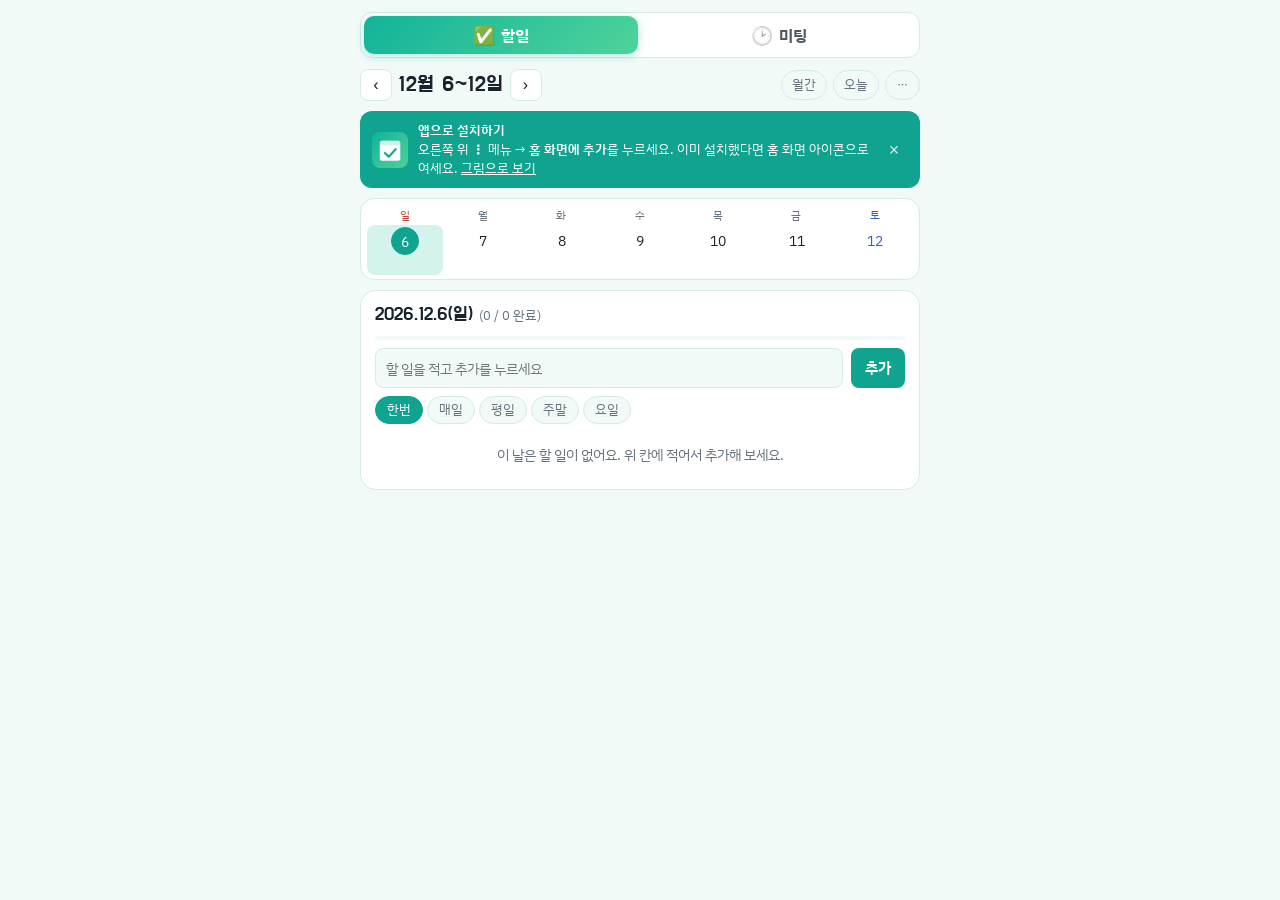
==== index.html @ 486b43fa "기기연결 켜기: Firebase 프로젝트 값 넣기 Co-Authored-By: Claude Opus 5.5 <noreply@anthropic.com> Claude-Session: " ====
<!doctype html>
<html lang="ko"><head>
<meta charset="utf-8">
<meta name="viewport" content="width=device-width,initial-scale=1,viewport-fit=cover">
<meta name="theme-color" content="#10a38f">
<meta name="apple-mobile-web-app-capable" content="yes">
<meta name="mobile-web-app-capable" content="yes">
<meta name="apple-mobile-web-app-title" content="티끌모아">
<link rel="manifest" href="manifest.json">
<link rel="icon" href="icon-192.png">
<link rel="apple-touch-icon" href="icon-192.png">
<style>:root{padding-top:env(safe-area-inset-top,0px);padding-bottom:env(safe-area-inset-bottom,0px)}body{margin:0;font-family:system-ui,sans-serif;font-size:14px}[hidden]{display:none!important}img{max-width:100%}</style>
<title>티끌모아</title>
<link rel="preconnect" href="https://fonts.googleapis.com">
<link rel="stylesheet" href="https://fonts.googleapis.com/css2?family=IBM+Plex+Sans+KR:wght@400;500;600&family=Do+Hyeon&display=swap">
<link rel="stylesheet" href="style.css?v=2026.11.16-1915">
</head><body>
<div class="wrap">
  <nav class="tabs" id="tabs" aria-label="화면 선택">
    <button type="button" data-t="todo" aria-selected="true"><span class="ti" aria-hidden="true">✅</span>할일</button>
    <button type="button" data-t="meet" aria-selected="false"><span class="ti" aria-hidden="true">🕑</span>미팅</button>
  </nav>
  <header>
    <div class="month">
      <button class="navbtn" id="prev" aria-label="이전 달">‹</button>
      <h1 id="monthLabel">2026년 11월</h1>
      <button class="navbtn" id="next" aria-label="다음 달">›</button>
    </div>
    <div class="head-right">
      <button class="today-btn" id="modeBtn">주간</button>
      <button class="today-btn" id="goToday">오늘</button>
      <button class="today-btn" id="more" aria-label="백업 메뉴" aria-expanded="false">⋯</button>
    </div>
  </header>

  <div class="install" id="install" hidden>
    <img src="icon-192.png" alt="">
    <span id="installText"></span>
    <button type="button" class="ib" id="installBtn" hidden></button>
    <button type="button" class="ix" id="installClose" aria-label="닫기">×</button>
  </div>
  <div class="remind" id="remind" hidden>
    <span id="remindText">백업한 지 2주가 지났어요.</span>
    <button type="button" class="go" id="remindGo">지금 백업</button>
    <button type="button" class="later" id="remindLater">나중에</button>
  </div>
  <section class="cal" aria-label="달력">
    <div class="dow"><div>일</div><div>월</div><div>화</div><div>수</div><div>목</div><div>금</div><div>토</div></div>
    <div class="grid" id="grid"></div>
  </section>

  <section class="panel" id="todoPanel">
    <div class="panel-head">
      <div class="panel-left">
        <h2 id="dayLabel">2026.11.10(화)</h2>
        <span class="score" id="score">(0 / 0 완료)</span>
      </div>
      <div class="big-stamp" id="bigStamp" hidden></div>
    </div>
    <div class="bday-line" id="bdayLine" hidden></div>
    <div class="bar"><i id="barFill"></i></div>
    <form id="addForm">
      <div class="row">
        <input id="newTask" type="text" placeholder="할 일을 적고 추가를 누르세요" autocomplete="off" maxlength="200">
        <button class="add" type="submit">추가</button>
      </div>
      <div class="seg" id="seg" role="group" aria-label="반복">
        <button type="button" data-r="once" aria-pressed="true">한번</button>
        <button type="button" data-r="daily" aria-pressed="false">매일</button>
        <button type="button" data-r="weekday" aria-pressed="false">평일</button>
        <button type="button" data-r="weekend" aria-pressed="false">주말</button>
        <button type="button" data-r="custom" aria-pressed="false">요일</button>
      </div>
      <div class="wd" id="wd" hidden></div>
      <div class="hint" id="hint" hidden></div>
    </form>
    <ul id="list"></ul>
  </section>
  <section class="panel" id="meetPanel" hidden>
    <div class="panel-head">
      <div class="panel-left">
        <h2 id="mDayLabel">2026.11.11(수)</h2>
        <span class="score" id="mScore">(미팅 0건)</span>
      </div>
    </div>
    <div class="bday-line" id="mBdayLine" hidden></div>
    <button type="button" class="m-add-toggle" id="mAddToggle">+ 미팅 추가</button>
    <form class="mform" id="mForm" hidden>
      <input id="mTitle" type="text" placeholder="미팅 제목 (예: 주간 업무회의)" maxlength="100" autocomplete="off">
      <div class="mtime"><input id="mFrom" type="time" aria-label="시작 시간"><span>~</span><input id="mTo" type="time" aria-label="끝 시간"></div>
      <input id="mPlace" type="text" placeholder="장소 (예: 3층 회의실)" maxlength="100" autocomplete="off">
      <textarea id="mMemo" rows="2" placeholder="내용 (예: 예산 집행 현황 점검)" maxlength="1000"></textarea>
      <div class="seg" id="mSeg" role="group" aria-label="반복">
        <button type="button" data-r="once" aria-pressed="true">한번</button>
        <button type="button" data-r="daily" aria-pressed="false">매일</button>
        <button type="button" data-r="weekday" aria-pressed="false">평일</button>
        <button type="button" data-r="weekend" aria-pressed="false">주말</button>
        <button type="button" data-r="custom" aria-pressed="false">요일</button>
      </div>
      <div class="wd" id="mWd" hidden></div>
      <div class="hint" id="mHint" hidden></div>
      <div class="mform-btns"><button type="submit" class="add">추가</button><button type="button" class="mcancel" id="mCancel">취소</button></div>
    </form>
    <ul id="mList"></ul>
  </section>
  <p class="note" id="status" hidden>불러오는 중…</p>
  <div class="toast" id="toast" hidden></div>
  <div class="undo" id="undo" hidden><span id="undoText"></span><button type="button" id="undoBtn">되돌리기</button></div>
  <div class="sheet" id="mSheet" hidden><div class="sheet-card" id="mSheetBody" role="dialog" aria-modal="true" aria-label="미팅 상세"></div></div>
  <div class="tools" id="tools" hidden><button type="button" id="bdayOpen" class="bday-btn"><span aria-hidden="true">🎂</span> 생일관리</button><button type="button" id="issueOpen">이슈모음</button><button type="button" id="purgeOpen">할일정리</button><button type="button" id="syncOpen" class="sync-btn">기기연결</button><button type="button" id="backup">백업저장</button><label class="restore">백업복원<input type="file" id="restoreFile" accept="application/json,.json" hidden></label><p class="ver" id="appVer">버전 2026.11.16-1915</p></div>
  <div class="purge" id="purge" hidden>
    <div class="bp-head"><b class="purge-title">할일정리</b><button type="button" class="bp-close" id="purgeClose" aria-label="닫기">×</button></div>
    <label for="purgeDate">이 날짜부터 이후 할 일을 모두 정리해요</label>
    <input type="date" id="purgeDate">
    <p id="purgeInfo"></p>
    <div class="purge-btns">
      <button type="button" class="danger" id="purgeGo">정리</button>
    </div>
  </div>
  <div class="bday-panel sync-panel" id="syncPanel" hidden>
    <div class="bp-head"><b>🔗 기기연결</b><button type="button" class="bp-close" id="syncClose" aria-label="닫기">×</button></div>
    <div id="syncOff">
      <p class="bp-note">폰과 PC처럼 여러 기기에서 같은 내용을 함께 쓸 수 있어요. 내용은 이 기기에서 <b>잠근 뒤</b> 인터넷 저장소에 올라가서, 연결 코드가 있는 기기만 읽을 수 있어요.</p>
      <div class="sy-box">
        <b>처음 시작하는 기기</b>
        <div class="bp-row"><input type="password" id="syncInvite" placeholder="초대 암호" autocomplete="off" aria-label="초대 암호"><button type="button" class="go" id="syncMake">코드 만들기</button></div>
      </div>
      <div class="sy-box">
        <b>이미 연결 코드가 있으면</b>
        <div class="bp-row"><input type="text" id="syncCodeIn" placeholder="XXXX-XXXX-XXXX-XXXX-XXXX" autocomplete="off" autocapitalize="characters" spellcheck="false" aria-label="연결 코드"><button type="button" class="go" id="syncJoin">연결</button></div>
        <p class="bp-note">이 기기에 있던 내용과 합쳐요. 같은 날짜가 겹치면 먼저 연결된 기기 쪽 내용이 남아요.</p>
      </div>
    </div>
    <div id="syncOn" hidden>
      <p class="sy-state" id="syncState"></p>
      <div class="sy-code"><span id="syncCodeTxt"></span></div>
      <div class="bp-row sy-btns"><button type="button" id="syncCopy">코드 복사</button><button type="button" id="syncLink">링크 복사</button><button type="button" id="syncNowBtn">지금 맞추기</button></div>
      <p class="bp-note">다른 기기에서 ⋯ → 기기연결 → 코드를 넣거나, 복사한 링크를 그 기기에서 열면 돼요. <b>코드는 비밀번호처럼 지키고 따로 적어 두세요.</b> 코드를 잃어버리면 인터넷 사본은 아무도 풀 수 없어요(기기 안의 내용은 남아요).</p>
      <div class="bp-row"><button type="button" class="sy-off" id="syncOff2">연결끊기</button></div>
    </div>
  </div>
  <div class="bday-panel" id="issuePanel" hidden>
    <div class="bp-head"><b>📋 이슈모음</b><button type="button" class="bp-close" id="issueClose" aria-label="닫기">×</button></div>
    <p class="bp-note">아직 해결 안 된 이슈만 모아 보여요. 미팅 이름을 누르면 상세 창이 열려요.</p>
    <ul class="bp-list" id="issueList"></ul>
  </div>
  <div class="bday-panel" id="bdayPanel" hidden>
    <div class="bp-head"><b>🎂 생일관리</b><button type="button" class="bp-close" id="bdayClose" aria-label="닫기">×</button></div>
    <ul class="bp-list" id="bdayList"></ul>
    <form class="bp-form" id="bdayForm">
      <input id="bdayName" type="text" placeholder="이름 (예: 엄마)" maxlength="30" autocomplete="off">
      <div class="bp-row">
        <div class="seg" id="bdayCal" role="group" aria-label="양력 음력">
          <button type="button" data-l="0" aria-pressed="true">양력</button>
          <button type="button" data-l="1" aria-pressed="false">음력</button>
        </div>
        <select id="bdayM" aria-label="월"></select>
        <select id="bdayD" aria-label="일"></select>
        <button type="submit" class="add" id="bdaySubmit">추가</button>
        <button type="button" class="bp-cancel" id="bdayCancelEdit" hidden>취소</button>
      </div>
      <p class="bp-note" id="bdayNote">달력에 🎂로 표시돼요. 음력 생일은 해마다 양력 날짜를 계산해서 보여 줘요. 목록을 누르면 고칠 수 있어요.</p>
    </form>
  </div>
</div>

<script src="lunar.js"></script>
<script src="app.js?v=2026.11.16-1915"></script>
<script src="sync.js?v=2026.11.16-1915"></script>

</body></html>
---- style.css ----
/* 티끌모아 화면 스타일 (index.html에서 분리) */
/* Layout: 한 장짜리 앱 — 위에 월 달력(날짜마다 완료/전체), 아래에 선택한 날의 체크리스트(반복 + 일회성) */
:root{
  --bg:#f2faf8; --surface:#ffffff; --line:#d5ebe6; --fg:#18232c; --muted:#66727d;
  --accent:#10a38f; --accent-soft:#d3f3ec; --done:#22b07a; --warn:#c98a1b; --sun:#c4473a; --sat:#2f63b8;
  --rep:#7a5cd6; --rep-soft:#efe9fd; --stamp:#d43d3d; --imp:#e8473a; --imp-soft:#fdecea; --bday:#c2417f; --bday-soft:#fcebf3; --meet:#2f8cf0; --meet-soft:#e1efff;
  --display:"Do Hyeon","IBM Plex Sans KR",system-ui,sans-serif;
  --body:"IBM Plex Sans KR",system-ui,-apple-system,"Apple SD Gothic Neo","Malgun Gothic",sans-serif;
}
@media (prefers-color-scheme:dark){:root:not([data-theme="light"]){
  --bg:#11181d; --surface:#1a232a; --line:#2b3740; --fg:#e6edf1; --muted:#93a1ab;
  --accent:#3ccfb8; --accent-soft:#173f39; --done:#3fcf8e; --warn:#e0a640; --sun:#ef7a6c; --sat:#7ea6ec;
  --rep:#b4a3f0; --rep-soft:#2c2745; --stamp:#ff7070; --imp:#ff6b5e; --imp-soft:#3a2522; --bday:#f08bbd; --bday-soft:#3a2230; --meet:#6cb4ff; --meet-soft:#1b3150; color-scheme:dark}}
:root[data-theme="dark"]{
  --bg:#11181d; --surface:#1a232a; --line:#2b3740; --fg:#e6edf1; --muted:#93a1ab;
  --accent:#3ccfb8; --accent-soft:#173f39; --done:#3fcf8e; --warn:#e0a640; --sun:#ef7a6c; --sat:#7ea6ec;
  --rep:#b4a3f0; --rep-soft:#2c2745; --stamp:#ff7070; --imp:#ff6b5e; --imp-soft:#3a2522; --bday:#f08bbd; --bday-soft:#3a2230; --meet:#6cb4ff; --meet-soft:#1b3150; color-scheme:dark}
body{background:var(--bg);color:var(--fg);font-family:var(--body);font-size:15px;line-height:1.5}
.wrap{max-width:560px;margin:0 auto;padding-block:12px 32px;padding-left:max(16px,env(safe-area-inset-left,0px));padding-right:max(16px,env(safe-area-inset-right,0px));display:flex;flex-direction:column;gap:10px}
header{display:flex;align-items:center;justify-content:space-between;gap:8px}
h1{font-family:var(--display);font-weight:400;font-size:22px;white-space:nowrap;margin:0;letter-spacing:.5px}
.navbtn{background:var(--surface);border:1px solid var(--line);color:var(--fg);width:32px;height:32px;border-radius:8px;font-size:16px;cursor:pointer}
button:focus-visible,input:focus-visible{outline:2px solid var(--accent);outline-offset:2px}
.month{display:flex;align-items:center;gap:6px;min-width:0}
.today-btn{background:none;border:1px solid var(--line);color:var(--muted);border-radius:999px;padding:4px 10px;white-space:nowrap;flex:none;font:inherit;font-size:13px;cursor:pointer}
.cal{background:var(--surface);border:1px solid var(--line);border-radius:14px;padding:6px 6px 4px}
.dow,.grid{display:grid;grid-template-columns:repeat(7,1fr);gap:1px 2px}
.dow div{text-align:center;font-size:11px;color:var(--muted);padding:2px 0;letter-spacing:.05em}
.dow div:first-child{color:var(--sun)} .dow div:last-child{color:var(--sat)}
.day{height:50px;max-width:100%;border:none;background:none;border-radius:8px;display:flex;flex-direction:column;align-items:center;justify-content:flex-start;gap:1px;padding:2px 0;cursor:pointer;color:var(--fg);font:inherit;min-width:0}
.day:hover{background:var(--bg)}
.day .n{font-size:14px;font-variant-numeric:tabular-nums;width:26px;height:26px;display:grid;place-items:center;border-radius:50%}
.day.sun .n{color:var(--sun)} .day.sat .n{color:var(--sat)} .day.hol .n{color:var(--sun)}
.hol-name{font-family:var(--body);font-size:13px;color:var(--sun);margin-left:6px}
.day.today .n{border:1.5px solid var(--accent)}
.day.sel{background:var(--accent-soft)}
.day.sel .n{background:var(--accent);color:#fff;border-color:var(--accent)}
.day{position:relative}
.cal{touch-action:pan-y}
.grid.slide-l{animation:slideL .22s ease-out}
.grid.slide-r{animation:slideR .22s ease-out}
@keyframes slideL{from{transform:translateX(24px);opacity:.3}to{transform:none;opacity:1}}
@keyframes slideR{from{transform:translateX(-24px);opacity:.3}to{transform:none;opacity:1}}
.stamp{position:absolute;right:-1px;bottom:-1px;width:30px;height:30px;transform:rotate(-14deg);color:var(--stamp);opacity:.92;pointer-events:none}
.stamp svg{width:100%;height:100%;display:block}
.day.stamped .n{opacity:.85}
.big-stamp{position:absolute;right:-2px;top:-4px;width:56px;height:56px;color:var(--stamp);transform:rotate(-12deg);pointer-events:none}
.big-stamp svg{width:100%;height:100%;display:block}
.big-stamp.pop{animation:pop .45s cubic-bezier(.2,1.6,.4,1)}
@keyframes pop{0%{transform:rotate(-30deg) scale(1.8);opacity:0}100%{transform:rotate(-12deg) scale(1);opacity:1}}
.panel-head{position:relative}
.panel-left{display:flex;flex-direction:row;align-items:baseline;flex-wrap:wrap;gap:6px;min-width:0;padding-right:56px}
.day.empty{visibility:hidden}
.cnt{font-size:11px;font-variant-numeric:tabular-nums;color:var(--muted);line-height:1;padding:2px 4px;border-radius:6px}
.cnt.part{color:var(--warn)}
.cnt.full{color:#fff;background:var(--done)}
.cnt.future{opacity:.55}
.panel{background:var(--surface);border:1px solid var(--line);border-radius:16px;padding:12px 14px 12px;display:flex;flex-direction:column;gap:8px}
.panel-head{display:flex;align-items:baseline;justify-content:space-between;gap:8px}
h2{font-family:var(--display);font-weight:400;font-size:19px;margin:0;line-height:1.3}
.score{font-size:13px;color:var(--muted);font-variant-numeric:tabular-nums}
.bar{height:4px;background:var(--bg);border-radius:999px;overflow:hidden}
.bar i{display:block;height:100%;background:var(--done);width:0;transition:width .25s}
form{display:flex;flex-direction:column;gap:8px}
.row{display:flex;gap:8px}
#newTask{flex:1;min-width:0;border:1px solid var(--line);background:var(--bg);color:var(--fg);border-radius:8px;padding:8px 10px;font:inherit;font-size:14px;line-height:1.6;box-sizing:border-box;height:40px}
.add{background:var(--accent);color:#fff;border:none;border-radius:8px;padding:0 14px;font-size:14px;font:inherit;font-weight:600;cursor:pointer}
.seg{display:flex;gap:4px;flex-wrap:wrap}
.seg button,.wd button{border:1px solid var(--line);background:var(--bg);color:var(--muted);border-radius:999px;padding:3px 11px;font:inherit;font-size:13px;cursor:pointer}
.seg button[aria-pressed="true"]{background:var(--rep);border-color:var(--rep);color:#fff}
.seg button[data-r="once"][aria-pressed="true"]{background:var(--accent);border-color:var(--accent)}
.wd{display:flex;gap:4px;flex-wrap:wrap}
.wd button{width:34px;padding:3px 0;text-align:center}
.wd button[aria-pressed="true"]{background:var(--rep-soft);border-color:var(--rep);color:var(--rep);font-weight:600}
.hint{font-size:12px;color:var(--muted)}
ul{list-style:none;margin:0;padding:0;display:flex;flex-direction:column}
li{display:flex;align-items:center;gap:10px;padding:6px 2px;min-height:40px;box-sizing:border-box;border-top:1px solid var(--line);flex-wrap:wrap}
li:first-child{border-top:none}
li label{flex:1;min-width:0;display:flex;align-items:center;gap:10px;cursor:pointer;overflow-wrap:anywhere}
li label.cbwrap{flex:none;padding:8px;margin:-8px -4px -8px -8px}
li .tbtn{flex:1;min-width:0;cursor:pointer;overflow-wrap:anywhere;padding:4px 0;-webkit-tap-highlight-color:transparent}
li .tbtn[aria-expanded="true"]{color:var(--accent)}
li input[type=checkbox]{width:19px;height:19px;margin:0;accent-color:var(--done);flex:none}
li.done .t{color:var(--muted);text-decoration:line-through}
li.imp{background:var(--imp-soft);border-radius:8px;margin:1px 0}
li.imp .t{font-weight:600}
li.imp.done .t{font-weight:400}
.grip{flex:none;width:22px;height:28px;display:grid;place-items:center;color:var(--muted);opacity:.55;cursor:grab;touch-action:none;user-select:none;-webkit-user-select:none;font-size:15px;letter-spacing:-1px}
.star{background:none;border:none;color:var(--muted);opacity:.45;font-size:18px;line-height:1;cursor:pointer;width:28px;height:28px;border-radius:7px;flex:none;padding:0}
.star[aria-pressed="true"]{color:var(--imp);opacity:1}
li.dragging{position:relative;z-index:5;background:var(--surface);box-shadow:0 6px 18px rgba(0,0,0,.18);border-radius:8px;transition:none}
li.shift{transition:transform .15s}
.impdot{position:absolute;top:4px;right:6px;width:6px;height:6px;border-radius:50%;background:var(--imp)}
.tag{flex:none;font-size:11px;font-weight:500;color:var(--rep);background:var(--rep-soft);border-radius:6px;padding:0 6px;white-space:nowrap}
.impmark{color:var(--imp);margin-right:4px}
.del.fold{display:grid;place-items:center;background:var(--bg);color:var(--muted)}
.ask .star-btn{color:var(--imp);border-color:var(--imp)}
.del.armed{background:var(--imp-soft);color:var(--imp);font-weight:700}
.ask-hint{font-size:12px;color:var(--muted)}
.del{background:none;border:none;color:var(--muted);font-size:17px;line-height:1;cursor:pointer;width:28px;height:28px;border-radius:7px;flex:none}
.del:hover{background:var(--bg);color:var(--sun)}
.ask{flex-basis:100%;display:flex;gap:6px;flex-wrap:wrap;align-items:center;padding-left:30px;font-size:13px;color:var(--muted)}
.ask button{border:1px solid var(--line);background:var(--bg);color:var(--fg);border-radius:8px;padding:4px 10px;font:inherit;font-size:13px;cursor:pointer}
.ask button.danger{color:var(--sun);border-color:var(--sun)}
.empty-msg{color:var(--muted);font-size:14px;text-align:center;padding:12px 0;justify-content:center}
.note{font-size:12px;color:var(--muted);text-align:center}
.tools{display:flex;gap:8px;justify-content:center;flex-wrap:wrap}
.tools .ver{flex-basis:100%;margin:2px 0 0;text-align:center;font-size:11px;color:var(--muted)}
.cake{position:absolute;top:2px;left:3px;font-size:10px;line-height:1}
.bday-line{display:flex;flex-direction:column;gap:2px;background:var(--bday-soft);border-radius:8px;padding:6px 10px;font-size:14px;font-weight:600;color:var(--bday)}
.bday-line small{font-weight:400;color:var(--muted);font-size:12px}
.tools .bday-btn{background:var(--bday-soft);border-color:var(--bday);color:var(--bday);font-weight:600}
.tools .bday-btn span{display:inline-block;transform-origin:50% 90%}
.tools .bday-btn:hover span{animation:wiggle .5s ease-in-out}
@keyframes wiggle{0%,100%{transform:rotate(0)}25%{transform:rotate(-12deg)}75%{transform:rotate(12deg)}}
.bday-panel{background:var(--surface);border:1px solid var(--line);border-radius:14px;padding:14px;display:flex;flex-direction:column;gap:10px;font-size:14px}
.bp-head{display:flex;justify-content:space-between;align-items:center}
.bp-head b{color:var(--bday)}
.bp-close{background:none;border:none;color:var(--muted);font-size:20px;cursor:pointer;width:32px;height:32px}
.bp-list{list-style:none;margin:0;padding:0;display:flex;flex-direction:column}
.bp-list li{display:flex;align-items:center;gap:8px;padding:6px 2px;border-top:1px solid var(--line);min-height:40px;box-sizing:border-box}
.bp-list li:first-child{border-top:none}
.bp-list .nm{flex:1;min-width:0;overflow-wrap:anywhere;background:none;border:none;color:var(--fg);font:inherit;text-align:left;padding:4px 0;cursor:pointer}
.bp-list li.editing{background:var(--bday-soft);border-radius:8px}
.bp-cancel{height:40px;border:1px solid var(--line);background:var(--bg);color:var(--fg);border-radius:8px;padding:0 12px;font:inherit;cursor:pointer}
.bp-list .nx{color:var(--muted);font-size:12px;white-space:nowrap}
.bp-list .empty{color:var(--muted);justify-content:center;border:none}
.bp-form{display:flex;flex-direction:column;gap:8px}
.bp-form input,.bp-form select{border:1px solid var(--line);background:var(--bg);color:var(--fg);border-radius:8px;padding:0 10px;font:inherit;font-size:14px;height:40px;box-sizing:border-box}
.bp-row{display:flex;gap:6px;align-items:center;flex-wrap:wrap}
.bp-row select{flex:1;min-width:64px}
.bp-row .add{height:40px}
.bp-note{margin:0;color:var(--muted);font-size:12px}
.purge{background:var(--surface);border:1px solid var(--line);border-radius:14px;padding:14px;display:flex;flex-direction:column;gap:8px;font-size:14px}
.purge label{font-weight:400}
.bp-head .purge-title{color:var(--fg)}
.purge input{border:1px solid var(--line);background:var(--bg);color:var(--fg);border-radius:8px;padding:8px 10px;font:inherit;height:40px;box-sizing:border-box}
.purge p{margin:0;color:var(--muted);font-size:13px;line-height:1.5}
.purge-btns{display:flex;gap:8px}
.purge-btns button{border:1px solid var(--line);background:var(--bg);color:var(--fg);border-radius:8px;padding:8px 16px;font:inherit;cursor:pointer}
.purge-btns .danger{background:var(--imp);border-color:var(--imp);color:#fff;font-weight:600}
.purge-btns .danger:disabled{opacity:.4;cursor:default}
.head-right{display:flex;gap:6px;align-items:center}
.install{display:flex;align-items:center;gap:10px;background:var(--accent);color:#fff;border-radius:12px;padding:10px 12px;font-size:13px;line-height:1.45}
.install img{width:36px;height:36px;border-radius:8px;flex:none}
.install span{flex:1;min-width:0}
.install b{font-weight:600}
.install .ib{background:#fff;color:var(--accent);border:none;border-radius:8px;padding:7px 12px;font:inherit;font-size:13px;font-weight:600;cursor:pointer;flex:none}
.install .ix{background:none;border:none;color:#fff;opacity:.8;font-size:18px;line-height:1;cursor:pointer;width:28px;height:28px;flex:none}
.remind{display:flex;align-items:center;gap:8px;flex-wrap:wrap;background:var(--accent-soft);color:var(--fg);border-radius:12px;padding:8px 12px;font-size:13px}
.remind span{flex:1;min-width:0}
.remind button{border:none;border-radius:8px;padding:5px 10px;font:inherit;font-size:13px;cursor:pointer}
.remind .go{background:var(--accent);color:#fff;font-weight:600}
.remind .later{background:none;color:var(--muted)}
.undo{position:fixed;left:50%;transform:translateX(-50%);bottom:calc(20px + env(safe-area-inset-bottom,0px));background:var(--fg);color:var(--bg);padding:6px 6px 6px 16px;border-radius:999px;font-size:13px;width:max-content;max-width:calc(100% - 32px);display:flex;align-items:center;gap:10px;z-index:41;box-shadow:0 6px 20px rgba(0,0,0,.2)}
.undo span{min-width:0;overflow:hidden;text-overflow:ellipsis;white-space:nowrap}
.undo button{flex:none;background:var(--accent);color:#fff;border:none;border-radius:999px;padding:7px 14px;font:inherit;font-size:13px;font-weight:600;cursor:pointer}
.toast{position:fixed;left:50%;transform:translateX(-50%);bottom:calc(20px + env(safe-area-inset-bottom,0px));background:var(--fg);color:var(--bg);padding:8px 14px;border-radius:999px;font-size:13px;max-width:calc(100% - 32px);text-align:center;z-index:40}
.tools button,.restore{border:1px solid var(--line);background:var(--surface);color:var(--muted);border-radius:999px;padding:6px 14px;font:inherit;font-size:13px;cursor:pointer}
.tabs{display:flex;gap:4px;background:var(--surface);border:1px solid var(--line);border-radius:12px;padding:3px}
.tabs button{flex:1;display:flex;align-items:center;justify-content:center;gap:6px;border:none;background:none;color:var(--fg);opacity:.75;font:inherit;font-weight:700;font-size:16px;line-height:1.4;padding:8px 0;border-radius:10px;cursor:pointer}
.tabs button .ti{font-size:18px;line-height:1;filter:grayscale(1);opacity:.8}
.tabs button[aria-selected="true"]{opacity:1;background:linear-gradient(135deg,#12b39b,#4fd39a);color:#fff;box-shadow:0 2px 8px rgba(18,179,155,.35)}
.tabs button[data-t="meet"][aria-selected="true"]{background:linear-gradient(135deg,#2f8cf0,#5cc1ff);color:#fff;box-shadow:0 2px 8px rgba(47,140,240,.35)}
.tabs button[aria-selected="true"] .ti{filter:none;opacity:1}
.mcnt{font-size:11px;font-weight:600;color:var(--meet);background:var(--meet-soft);border-radius:6px;padding:2px 5px;line-height:1;font-variant-numeric:tabular-nums}
.m-add-toggle{height:40px;border:1px dashed var(--meet);background:none;color:var(--meet);border-radius:10px;font:inherit;font-weight:600;cursor:pointer}
.mform input,.mform textarea,.sheet-card input[type=text],.sheet-card input[type=time],.sheet-card input[type=date],.sheet-card textarea{border:1px solid var(--line);background:var(--bg);color:var(--fg);border-radius:8px;padding:8px 10px;font:inherit;font-size:14px;box-sizing:border-box;width:100%;min-width:0}
.mform input,.sheet-card input[type=text],.sheet-card input[type=time],.sheet-card input[type=date]{height:40px}
.mform textarea,.sheet-card textarea{resize:vertical;line-height:1.5}
.mtime{display:flex;align-items:center;gap:6px}
.mdate{display:flex;align-items:center;gap:6px}
.mdate input{flex:1;min-width:0}
.mdate .go{flex:none;height:36px;border:1px solid var(--meet);background:var(--meet);color:#fff;border-radius:8px;padding:0 14px;font:inherit;font-size:13px;font-weight:600;cursor:pointer}
.mdate .go:disabled{background:var(--bg);color:var(--muted);border-color:var(--line);font-weight:400;cursor:default}
.mtime input{flex:1}
.mform .seg button[aria-pressed="true"],.mform .seg button[data-r="once"][aria-pressed="true"]{background:var(--meet);border-color:var(--meet);color:#fff}
.mform .wd button[aria-pressed="true"]{background:var(--meet-soft);border-color:var(--meet);color:var(--meet)}
.mform-btns{display:flex;gap:8px}
.mform-btns .add{background:var(--meet);height:40px;padding:0 18px}
.edit-row{flex:1;min-width:0;display:flex;flex-direction:row;gap:6px;align-items:center}
.edit-row input{flex:1;min-width:0;height:40px;box-sizing:border-box;border:1px solid var(--accent);background:var(--bg);color:var(--fg);border-radius:8px;padding:0 10px;font:inherit;font-size:14px}
.edit-row .add{height:40px;padding:0 14px}
.edit-hint{flex-basis:100%;padding-left:32px;font-size:12px;color:var(--muted)}
.mcancel{height:40px;border:1px solid var(--line);background:var(--bg);color:var(--fg);border-radius:8px;padding:0 14px;font:inherit;cursor:pointer}
li.mcard{padding:8px 2px;align-items:flex-start}
.mopen{flex:1;min-width:0;display:flex;gap:10px;background:none;border:none;text-align:left;font:inherit;color:var(--fg);cursor:pointer;padding:2px 0}
.mtimecol{flex:none;width:48px;display:flex;flex-direction:column;font-variant-numeric:tabular-nums;color:var(--meet);font-weight:600;font-size:14px;line-height:1.3}
.mtimecol small{font-weight:400;font-size:12px;color:var(--muted)}
.mbody{min-width:0;display:flex;flex-direction:column;gap:2px}
.mtitle{font-weight:600;overflow-wrap:anywhere}
.msub{font-size:12px;color:var(--muted);overflow-wrap:anywhere}
.iss-left{color:var(--imp)}
.iss-done{color:var(--done)}
.sheet{position:fixed;inset:0;z-index:30;background:rgba(0,0,0,.42);display:flex;align-items:flex-end;justify-content:center}
.sheet-card{background:var(--surface);color:var(--fg);width:100%;max-width:560px;max-height:calc(100% - 32px - env(safe-area-inset-top,0px));overflow:auto;border-radius:18px 18px 0 0;padding:16px max(16px,env(safe-area-inset-right,0px)) calc(20px + env(safe-area-inset-bottom,0px)) max(16px,env(safe-area-inset-left,0px));box-sizing:border-box;display:flex;flex-direction:column;gap:10px;font-size:14px}
.sheet-card .bp-head b,#issuePanel .bp-head b{color:var(--fg)}
.sf{display:flex;flex-direction:column;gap:4px;font-size:12px;color:var(--muted)}
.sheet-card textarea.memo-ta{height:65px;min-height:0}
.sheet-end{align-self:flex-start;border:1px solid var(--imp);color:var(--imp);background:none;border-radius:8px;padding:6px 12px;font:inherit;font-size:13px;cursor:pointer}
.sec-title{font-weight:600;color:var(--meet);border-top:1px solid var(--line);padding-top:12px;margin-top:4px}
.sub-title{font-size:12px;color:var(--muted)}
.ilist li.idone .t{text-decoration:line-through;color:var(--muted)}
.ilist .t,.ig-item .t{flex:1;min-width:0;overflow-wrap:anywhere}
.isent{font-size:11px;color:var(--meet);white-space:nowrap}
.ibtn{flex:none;border:1px solid var(--meet);color:var(--meet);background:none;border-radius:7px;padding:3px 8px;font:inherit;font-size:12px;cursor:pointer}
.sendrow{flex-basis:100%;display:flex;gap:6px;align-items:center;padding-left:29px}
.sendrow input{flex:1}
.sendrow button{flex:none;height:36px;border:1px solid var(--line);background:var(--bg);color:var(--fg);border-radius:8px;padding:0 12px;font:inherit;font-size:13px;cursor:pointer}
.sendrow .go{background:var(--meet);border-color:var(--meet);color:#fff;font-weight:600}
.mvrow{padding-left:30px;margin-top:6px}
.mvrow input{height:36px;border:1px solid var(--line);border-radius:8px;padding:0 8px;font:inherit;font-size:14px;background:var(--surface);color:var(--fg);min-width:0}
.mvrow .go{background:var(--accent);border-color:var(--accent)}
.ask button[aria-pressed="true"]{background:var(--accent-soft);border-color:var(--accent);color:var(--accent);font-weight:600}
.iadd{display:flex;flex-direction:row;gap:8px}
.iadd input{flex:1}
.iadd .add{background:var(--meet);height:40px}
#issueList li.ig-head{min-height:auto;padding-top:10px}
#issueList li.ig-head:first-child{padding-top:0}
.ig-head button{background:none;border:none;color:var(--meet);font:inherit;font-weight:600;padding:2px 0;cursor:pointer;text-align:left}
#issueList li.ig-item{border-top:none;padding-left:4px}
@media (prefers-reduced-motion:reduce){.tools .bday-btn:hover span{animation:none}.grid.slide-l,.grid.slide-r{animation:none}.bar i{transition:none}.big-stamp.pop{animation:none}}
/* 기기연결 */
.tools .sync-btn.on{border-color:var(--accent);color:var(--accent);font-weight:600}
.sync-panel .bp-head b{color:var(--accent)}
.sync-panel #syncOff,.sync-panel #syncOn{display:flex;flex-direction:column;gap:10px}
.sync-panel [hidden]{display:none!important}
.sy-box{display:flex;flex-direction:column;gap:6px;border:1px solid var(--line);border-radius:10px;padding:10px}
.sync-panel input{flex:1;min-width:0;border:1px solid var(--line);background:var(--bg);color:var(--fg);border-radius:8px;padding:0 10px;font:inherit;font-size:14px;height:40px;box-sizing:border-box}
#syncCodeIn{font-family:ui-monospace,Menlo,monospace;letter-spacing:.5px}
.sync-panel button{height:40px;border:1px solid var(--line);background:var(--bg);color:var(--fg);border-radius:8px;padding:0 12px;font:inherit;font-size:13px;cursor:pointer}
.sync-panel button.go{background:var(--accent);border-color:var(--accent);color:#fff;font-weight:600}
.sync-panel button:disabled{opacity:.5;cursor:default}
.sync-panel .bp-close{border:none;background:none;height:32px;padding:0}
.sy-state{margin:0;font-weight:600;color:var(--accent)}
.sy-state.bad{color:var(--warn)}
.sy-code{background:var(--accent-soft);border-radius:10px;padding:12px;text-align:center;font-family:ui-monospace,Menlo,monospace;font-size:17px;font-weight:600;letter-spacing:1px;color:var(--fg);user-select:all;overflow-wrap:anywhere}
.sy-btns button{flex:1}
.sync-panel .sy-off{color:var(--imp);border-color:var(--imp-soft)}
.sync-panel .sy-off.armed{background:var(--imp);color:#fff;border-color:var(--imp)}
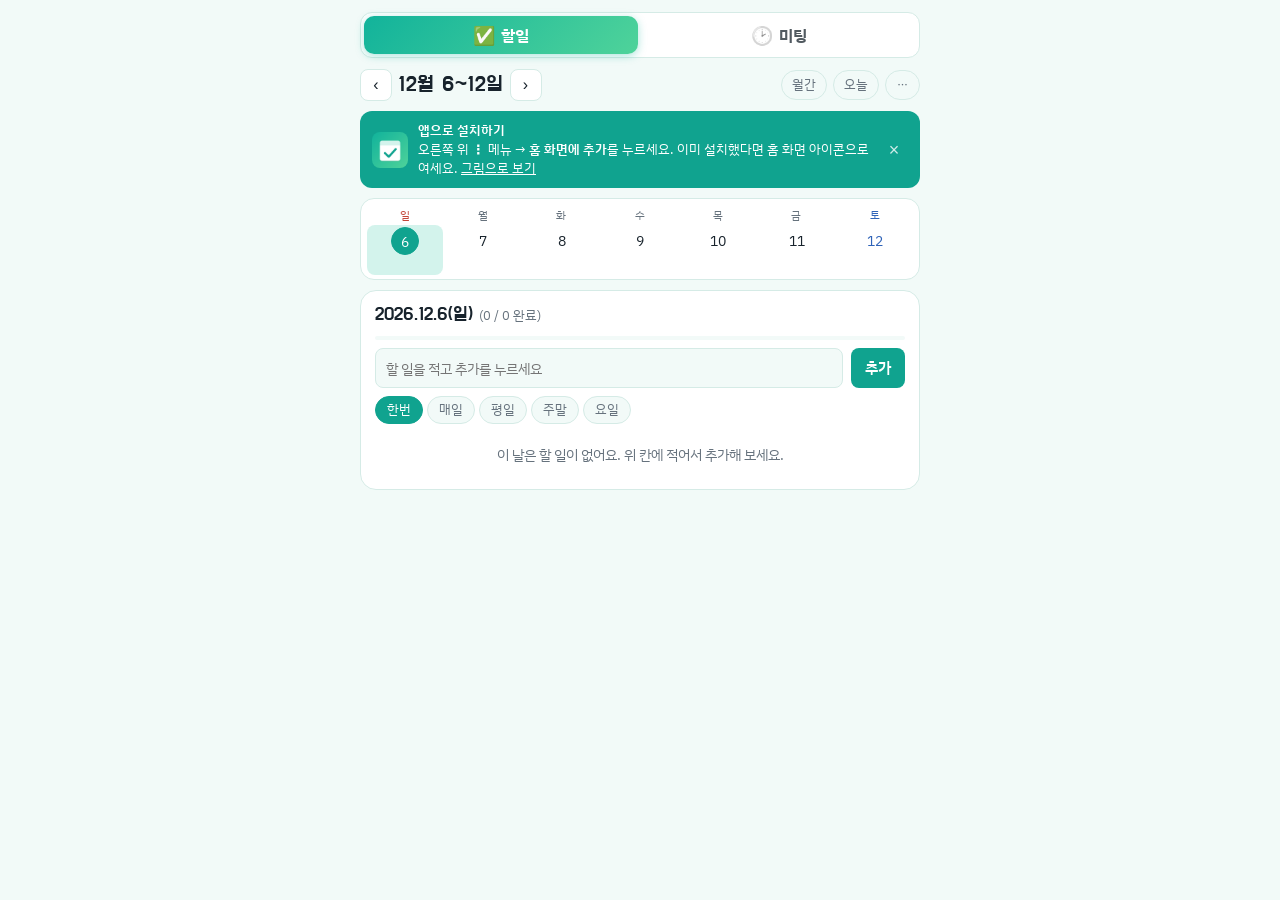
==== commit 2e051da4: "탭·날짜·달 이동을 누르면 ⋯ 메뉴와 생일관리·이슈모음·할일정리·기기연결 창 닫기 Co-Authored-By: Claude Opus 5.5 <noreply@anthropic.com" ====
--- a/index.html
+++ b/index.html
@@ -13,7 +13,7 @@
 <title>티끌모아</title>
 <link rel="preconnect" href="https://fonts.googleapis.com">
 <link rel="stylesheet" href="https://fonts.googleapis.com/css2?family=IBM+Plex+Sans+KR:wght@400;500;600&family=Do+Hyeon&display=swap">
-<link rel="stylesheet" href="style.css?v=2026.11.16-1915">
+<link rel="stylesheet" href="style.css?v=2026.11.16-2005">
 </head><body>
 <div class="wrap">
   <nav class="tabs" id="tabs" aria-label="화면 선택">
@@ -107,7 +107,7 @@
   <div class="toast" id="toast" hidden></div>
   <div class="undo" id="undo" hidden><span id="undoText"></span><button type="button" id="undoBtn">되돌리기</button></div>
   <div class="sheet" id="mSheet" hidden><div class="sheet-card" id="mSheetBody" role="dialog" aria-modal="true" aria-label="미팅 상세"></div></div>
-  <div class="tools" id="tools" hidden><button type="button" id="bdayOpen" class="bday-btn"><span aria-hidden="true">🎂</span> 생일관리</button><button type="button" id="issueOpen">이슈모음</button><button type="button" id="purgeOpen">할일정리</button><button type="button" id="syncOpen" class="sync-btn">기기연결</button><button type="button" id="backup">백업저장</button><label class="restore">백업복원<input type="file" id="restoreFile" accept="application/json,.json" hidden></label><p class="ver" id="appVer">버전 2026.11.16-1915</p></div>
+  <div class="tools" id="tools" hidden><button type="button" id="bdayOpen" class="bday-btn"><span aria-hidden="true">🎂</span> 생일관리</button><button type="button" id="issueOpen">이슈모음</button><button type="button" id="purgeOpen">할일정리</button><button type="button" id="syncOpen" class="sync-btn">기기연결</button><button type="button" id="backup">백업저장</button><label class="restore">백업복원<input type="file" id="restoreFile" accept="application/json,.json" hidden></label><p class="ver" id="appVer">버전 2026.11.16-2005</p></div>
   <div class="purge" id="purge" hidden>
     <div class="bp-head"><b class="purge-title">할일정리</b><button type="button" class="bp-close" id="purgeClose" aria-label="닫기">×</button></div>
     <label for="purgeDate">이 날짜부터 이후 할 일을 모두 정리해요</label>
@@ -165,7 +165,7 @@
 </div>
 
 <script src="lunar.js"></script>
-<script src="app.js?v=2026.11.16-1915"></script>
-<script src="sync.js?v=2026.11.16-1915"></script>
+<script src="app.js?v=2026.11.16-2005"></script>
+<script src="sync.js?v=2026.11.16-2005"></script>
 
 </body></html>
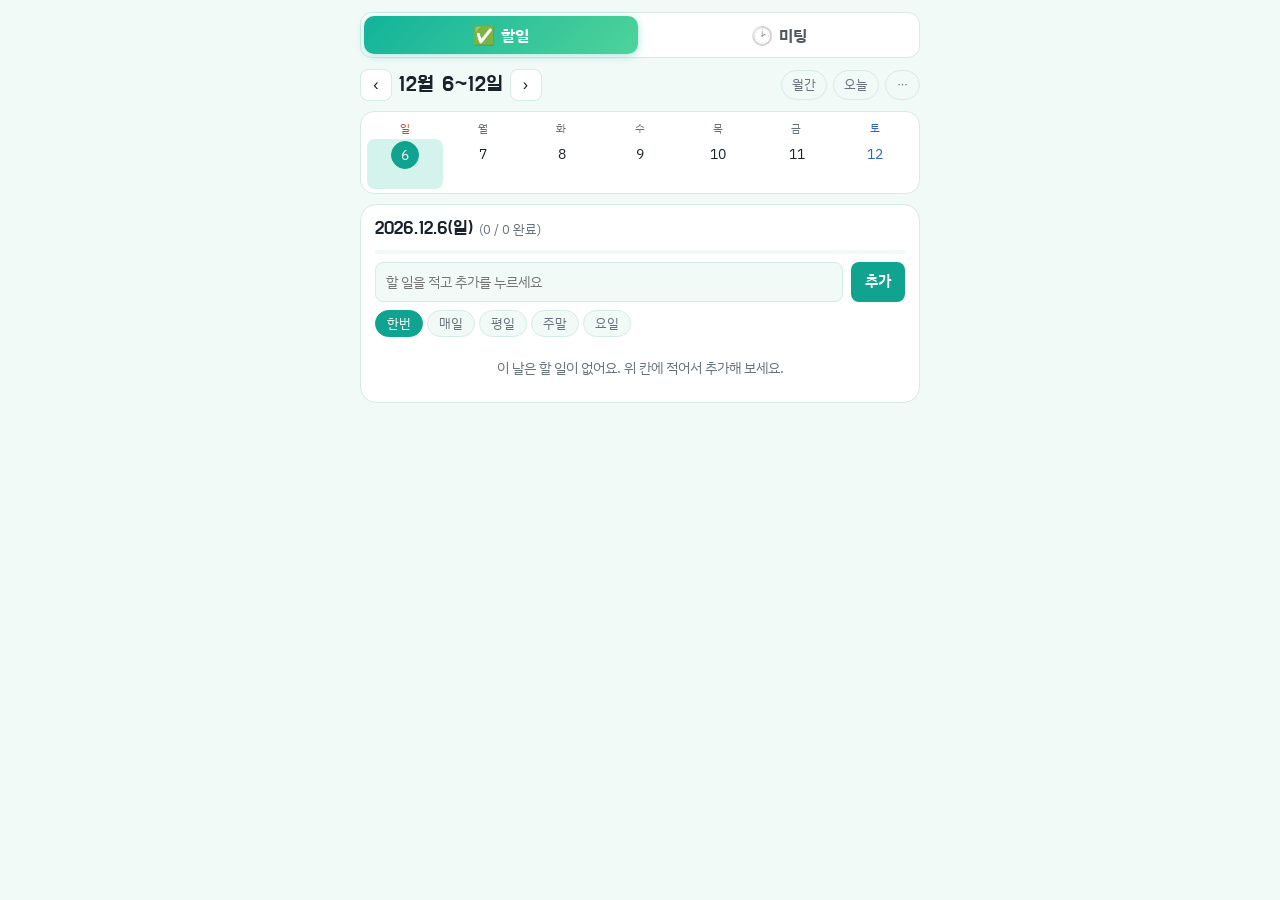
==== commit 69aace68: "일주일(일~토) 모두 끝내면 토요일에 왕관 금도장 '수고했어요' (빈 날은 끝낸 날로) Co-Authored-By: Claude Opus 5.5 <noreply@anthropic." ====
--- a/index.html
+++ b/index.html
@@ -13,7 +13,7 @@
 <title>티끌모아</title>
 <link rel="preconnect" href="https://fonts.googleapis.com">
 <link rel="stylesheet" href="https://fonts.googleapis.com/css2?family=IBM+Plex+Sans+KR:wght@400;500;600&family=Do+Hyeon&display=swap">
-<link rel="stylesheet" href="style.css?v=2026.11.16-2005">
+<link rel="stylesheet" href="style.css?v=2026.11.20-2100">
 </head><body>
 <div class="wrap">
   <nav class="tabs" id="tabs" aria-label="화면 선택">
@@ -107,7 +107,7 @@
   <div class="toast" id="toast" hidden></div>
   <div class="undo" id="undo" hidden><span id="undoText"></span><button type="button" id="undoBtn">되돌리기</button></div>
   <div class="sheet" id="mSheet" hidden><div class="sheet-card" id="mSheetBody" role="dialog" aria-modal="true" aria-label="미팅 상세"></div></div>
-  <div class="tools" id="tools" hidden><button type="button" id="bdayOpen" class="bday-btn"><span aria-hidden="true">🎂</span> 생일관리</button><button type="button" id="issueOpen">이슈모음</button><button type="button" id="purgeOpen">할일정리</button><button type="button" id="syncOpen" class="sync-btn">기기연결</button><button type="button" id="backup">백업저장</button><label class="restore">백업복원<input type="file" id="restoreFile" accept="application/json,.json" hidden></label><p class="ver" id="appVer">버전 2026.11.16-2005</p></div>
+  <div class="tools" id="tools" hidden><button type="button" id="bdayOpen" class="bday-btn"><span aria-hidden="true">🎂</span> 생일관리</button><button type="button" id="issueOpen">이슈모음</button><button type="button" id="purgeOpen">할일정리</button><button type="button" id="syncOpen" class="sync-btn">기기연결</button><button type="button" id="backup">백업저장</button><label class="restore">백업복원<input type="file" id="restoreFile" accept="application/json,.json" hidden></label><p class="ver" id="appVer">버전 2026.11.20-2100</p></div>
   <div class="purge" id="purge" hidden>
     <div class="bp-head"><b class="purge-title">할일정리</b><button type="button" class="bp-close" id="purgeClose" aria-label="닫기">×</button></div>
     <label for="purgeDate">이 날짜부터 이후 할 일을 모두 정리해요</label>
@@ -165,7 +165,7 @@
 </div>
 
 <script src="lunar.js"></script>
-<script src="app.js?v=2026.11.16-2005"></script>
-<script src="sync.js?v=2026.11.16-2005"></script>
+<script src="app.js?v=2026.11.20-2100"></script>
+<script src="sync.js?v=2026.11.20-2100"></script>
 
 </body></html>
--- a/style.css
+++ b/style.css
@@ -47,6 +47,10 @@
 .big-stamp{position:absolute;right:-2px;top:-4px;width:56px;height:56px;color:var(--stamp);transform:rotate(-12deg);pointer-events:none}
 .big-stamp svg{width:100%;height:100%;display:block}
 .big-stamp.pop{animation:pop .45s cubic-bezier(.2,1.6,.4,1)}
+/* 일주일 완주 도장 (토요일) */
+.wstamp{position:absolute;right:-7px;bottom:-9px;width:42px;height:42px;transform:rotate(-10deg);pointer-events:none;z-index:2;filter:drop-shadow(0 1px 2px rgba(0,0,0,.18))}
+.wstamp svg{width:100%;height:100%;display:block}
+.big-stamp.wk{width:78px;height:78px;top:-14px;right:-6px}
 @keyframes pop{0%{transform:rotate(-30deg) scale(1.8);opacity:0}100%{transform:rotate(-12deg) scale(1);opacity:1}}
 .panel-head{position:relative}
 .panel-left{display:flex;flex-direction:row;align-items:baseline;flex-wrap:wrap;gap:6px;min-width:0;padding-right:56px}
@@ -231,7 +235,7 @@
 .sync-panel button{height:40px;border:1px solid var(--line);background:var(--bg);color:var(--fg);border-radius:8px;padding:0 12px;font:inherit;font-size:13px;cursor:pointer}
 .sync-panel button.go{background:var(--accent);border-color:var(--accent);color:#fff;font-weight:600}
 .sync-panel button:disabled{opacity:.5;cursor:default}
-.sync-panel .bp-close{border:none;background:none;height:32px;padding:0}
+.sync-panel .bp-close{border:none;background:none;color:var(--muted);font-size:20px;width:32px;height:32px;padding:0;border-radius:0} /* 생일관리 × 와 같게 */
 .sy-state{margin:0;font-weight:600;color:var(--accent)}
 .sy-state.bad{color:var(--warn)}
 .sy-code{background:var(--accent-soft);border-radius:10px;padding:12px;text-align:center;font-family:ui-monospace,Menlo,monospace;font-size:17px;font-weight:600;letter-spacing:1px;color:var(--fg);user-select:all;overflow-wrap:anywhere}
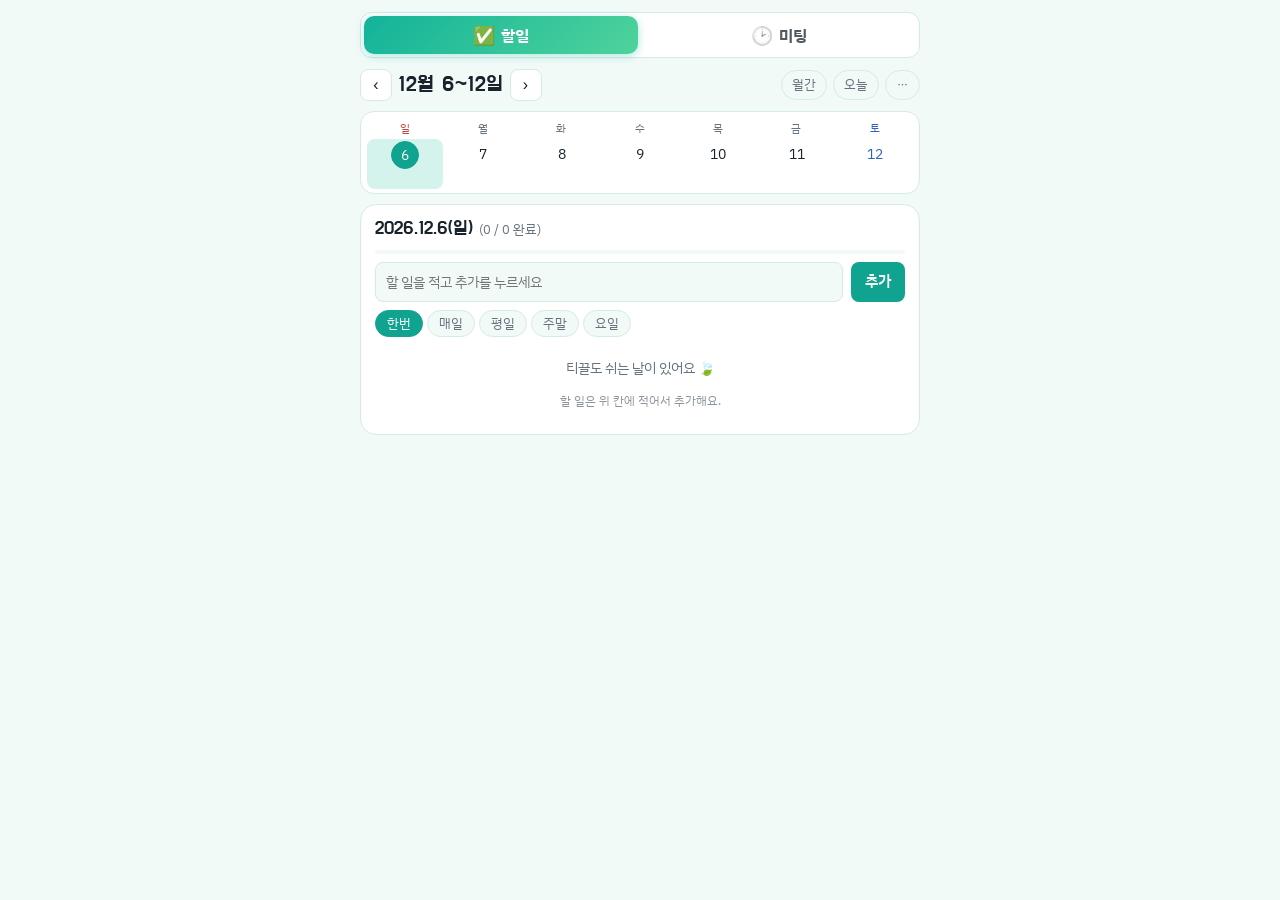
==== commit 5d814fea: "가끔 나오는 한마디: 체크·이사 놀리기·빈 날·★ 5개 이상 Co-Authored-By: Claude Opus 5.5 <noreply@anthropic.com> Claude-Ses" ====
--- a/index.html
+++ b/index.html
@@ -13,7 +13,7 @@
 <title>티끌모아</title>
 <link rel="preconnect" href="https://fonts.googleapis.com">
 <link rel="stylesheet" href="https://fonts.googleapis.com/css2?family=IBM+Plex+Sans+KR:wght@400;500;600&family=Do+Hyeon&display=swap">
-<link rel="stylesheet" href="style.css?v=2026.11.20-2100">
+<link rel="stylesheet" href="style.css?v=2026.11.20-2145">
 </head><body>
 <div class="wrap">
   <nav class="tabs" id="tabs" aria-label="화면 선택">
@@ -59,6 +59,7 @@
     </div>
     <div class="bday-line" id="bdayLine" hidden></div>
     <div class="bar"><i id="barFill"></i></div>
+    <div class="cheer" id="cheer" hidden></div>
     <form id="addForm">
       <div class="row">
         <input id="newTask" type="text" placeholder="할 일을 적고 추가를 누르세요" autocomplete="off" maxlength="200">
@@ -107,7 +108,7 @@
   <div class="toast" id="toast" hidden></div>
   <div class="undo" id="undo" hidden><span id="undoText"></span><button type="button" id="undoBtn">되돌리기</button></div>
   <div class="sheet" id="mSheet" hidden><div class="sheet-card" id="mSheetBody" role="dialog" aria-modal="true" aria-label="미팅 상세"></div></div>
-  <div class="tools" id="tools" hidden><button type="button" id="bdayOpen" class="bday-btn"><span aria-hidden="true">🎂</span> 생일관리</button><button type="button" id="issueOpen">이슈모음</button><button type="button" id="purgeOpen">할일정리</button><button type="button" id="syncOpen" class="sync-btn">기기연결</button><button type="button" id="backup">백업저장</button><label class="restore">백업복원<input type="file" id="restoreFile" accept="application/json,.json" hidden></label><p class="ver" id="appVer">버전 2026.11.20-2100</p></div>
+  <div class="tools" id="tools" hidden><button type="button" id="bdayOpen" class="bday-btn"><span aria-hidden="true">🎂</span> 생일관리</button><button type="button" id="issueOpen">이슈모음</button><button type="button" id="purgeOpen">할일정리</button><button type="button" id="syncOpen" class="sync-btn">기기연결</button><button type="button" id="backup">백업저장</button><label class="restore">백업복원<input type="file" id="restoreFile" accept="application/json,.json" hidden></label><p class="ver" id="appVer">버전 2026.11.20-2145</p></div>
   <div class="purge" id="purge" hidden>
     <div class="bp-head"><b class="purge-title">할일정리</b><button type="button" class="bp-close" id="purgeClose" aria-label="닫기">×</button></div>
     <label for="purgeDate">이 날짜부터 이후 할 일을 모두 정리해요</label>
@@ -165,7 +166,7 @@
 </div>
 
 <script src="lunar.js"></script>
-<script src="app.js?v=2026.11.20-2100"></script>
-<script src="sync.js?v=2026.11.20-2100"></script>
+<script src="app.js?v=2026.11.20-2145"></script>
+<script src="sync.js?v=2026.11.20-2145"></script>
 
 </body></html>
--- a/style.css
+++ b/style.css
@@ -51,6 +51,10 @@
 .wstamp{position:absolute;right:-7px;bottom:-9px;width:42px;height:42px;transform:rotate(-10deg);pointer-events:none;z-index:2;filter:drop-shadow(0 1px 2px rgba(0,0,0,.18))}
 .wstamp svg{width:100%;height:100%;display:block}
 .big-stamp.wk{width:78px;height:78px;top:-14px;right:-6px}
+/* 한 달 완주 도장 (마지막 날) */
+.mstamp{position:absolute;right:-10px;bottom:-22px;width:52px;height:52px;transform:rotate(-8deg);pointer-events:none;z-index:3;filter:drop-shadow(0 2px 3px rgba(0,0,0,.22))}
+.mstamp svg{width:100%;height:100%;display:block}
+.big-stamp.mo{width:96px;height:96px;top:-26px;right:-10px}
 @keyframes pop{0%{transform:rotate(-30deg) scale(1.8);opacity:0}100%{transform:rotate(-12deg) scale(1);opacity:1}}
 .panel-head{position:relative}
 .panel-left{display:flex;flex-direction:row;align-items:baseline;flex-wrap:wrap;gap:6px;min-width:0;padding-right:56px}
@@ -65,6 +69,9 @@
 .score{font-size:13px;color:var(--muted);font-variant-numeric:tabular-nums}
 .bar{height:4px;background:var(--bg);border-radius:999px;overflow:hidden}
 .bar i{display:block;height:100%;background:var(--done);width:0;transition:width .25s}
+.cheer{margin-top:8px;background:#fff6d1;border:1px solid #f0d77a;color:#8a6400;border-radius:10px;padding:8px 12px;font-size:14px;font-weight:600}
+.cheer.mo{background:#ffe9a8;border-color:#e0a400}
+@media (prefers-color-scheme:dark){.cheer{background:#3a3218;border-color:#6b5a1f;color:#f3d26b}.cheer.mo{background:#4a3c12;border-color:#9a7a1a}}
 form{display:flex;flex-direction:column;gap:8px}
 .row{display:flex;gap:8px}
 #newTask{flex:1;min-width:0;border:1px solid var(--line);background:var(--bg);color:var(--fg);border-radius:8px;padding:8px 10px;font:inherit;font-size:14px;line-height:1.6;box-sizing:border-box;height:40px}
@@ -156,10 +163,10 @@
 .remind button{border:none;border-radius:8px;padding:5px 10px;font:inherit;font-size:13px;cursor:pointer}
 .remind .go{background:var(--accent);color:#fff;font-weight:600}
 .remind .later{background:none;color:var(--muted)}
-.undo{position:fixed;left:50%;transform:translateX(-50%);bottom:calc(20px + env(safe-area-inset-bottom,0px));background:var(--fg);color:var(--bg);padding:6px 6px 6px 16px;border-radius:999px;font-size:13px;width:max-content;max-width:calc(100% - 32px);display:flex;align-items:center;gap:10px;z-index:41;box-shadow:0 6px 20px rgba(0,0,0,.2)}
-.undo span{min-width:0;overflow:hidden;text-overflow:ellipsis;white-space:nowrap}
+.undo{position:fixed;left:50%;transform:translateX(-50%);bottom:calc(20px + env(safe-area-inset-bottom,0px));background:var(--fg);color:var(--bg);padding:6px 6px 6px 16px;border-radius:18px;font-size:13px;width:max-content;max-width:calc(100% - 32px);display:flex;align-items:center;gap:10px;z-index:41;box-shadow:0 6px 20px rgba(0,0,0,.2)}
+.undo span{min-width:0;line-height:1.35;word-break:keep-all} /* 긴 안내(이사 놀리기)도 두 줄로 */
 .undo button{flex:none;background:var(--accent);color:#fff;border:none;border-radius:999px;padding:7px 14px;font:inherit;font-size:13px;font-weight:600;cursor:pointer}
-.toast{position:fixed;left:50%;transform:translateX(-50%);bottom:calc(20px + env(safe-area-inset-bottom,0px));background:var(--fg);color:var(--bg);padding:8px 14px;border-radius:999px;font-size:13px;max-width:calc(100% - 32px);text-align:center;z-index:40}
+.toast{word-break:keep-all;line-height:1.35;position:fixed;left:50%;transform:translateX(-50%);bottom:calc(20px + env(safe-area-inset-bottom,0px));background:var(--fg);color:var(--bg);padding:8px 14px;border-radius:999px;font-size:13px;max-width:calc(100% - 32px);text-align:center;z-index:40}
 .tools button,.restore{border:1px solid var(--line);background:var(--surface);color:var(--muted);border-radius:999px;padding:6px 14px;font:inherit;font-size:13px;cursor:pointer}
 .tabs{display:flex;gap:4px;background:var(--surface);border:1px solid var(--line);border-radius:12px;padding:3px}
 .tabs button{flex:1;display:flex;align-items:center;justify-content:center;gap:6px;border:none;background:none;color:var(--fg);opacity:.75;font:inherit;font-weight:700;font-size:16px;line-height:1.4;padding:8px 0;border-radius:10px;cursor:pointer}
@@ -242,3 +249,7 @@
 .sy-btns button{flex:1}
 .sync-panel .sy-off{color:var(--imp);border-color:var(--imp-soft)}
 .sync-panel .sy-off.armed{background:var(--imp);color:#fff;border-color:var(--imp)}
+
+/* 빈 날 문구 아래 작은 안내 */
+.empty-msg{flex-direction:column;align-items:center}
+.empty-msg small{display:block;margin-top:4px;font-size:12px;opacity:.75}
